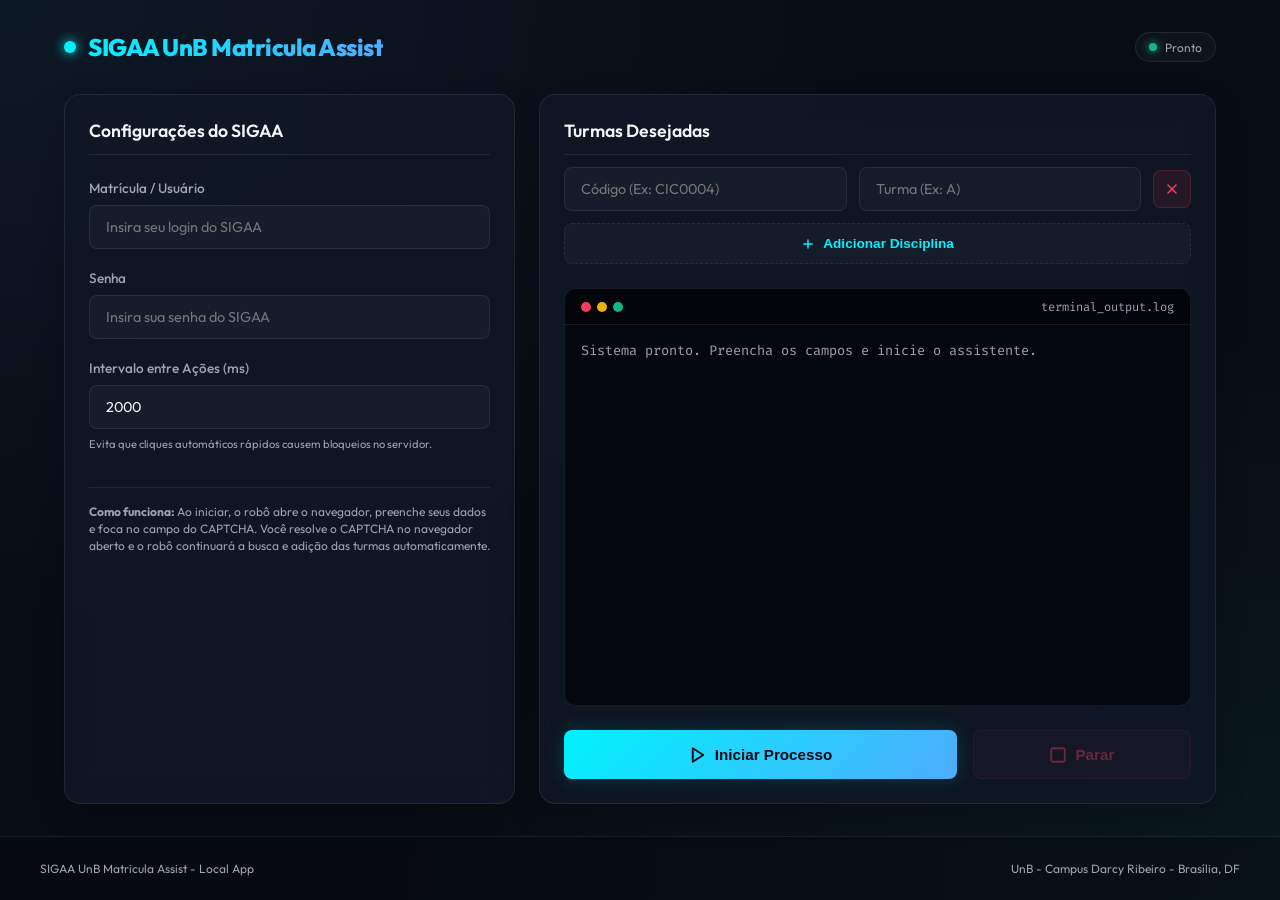
==== templates/index.html @ 28560815 "Initial commit - SIGAA UnB Matricula Assist" ====
<!DOCTYPE html>
<html lang="pt-BR">
<head>
    <meta charset="UTF-8">
    <meta name="viewport" content="width=device-width, initial-scale=1.0">
    <title>UnB SIGAA - Assistente de Matrícula</title>
    <link href="https://fonts.googleapis.com/css2?family=Outfit:wght@300;400;600;800&family=Fira+Code:wght@400;500&display=swap" rel="stylesheet">
    <style>
        :root {
            --bg-color: #080c14;
            --card-bg: rgba(16, 24, 40, 0.75);
            --border-color: rgba(255, 255, 255, 0.08);
            --primary: #00f2fe;
            --primary-rgb: 0, 242, 254;
            --secondary: #4facfe;
            --accent: #10b981;
            --danger: #f43f5e;
            --text-main: #f3f4f6;
            --text-muted: #9ca3af;
            --font-main: 'Outfit', sans-serif;
            --font-mono: 'Fira Code', monospace;
            --glow: 0 0 20px rgba(0, 242, 254, 0.15);
        }

        * {
            box-sizing: border-box;
            margin: 0;
            padding: 0;
            transition: all 0.2s cubic-bezier(0.4, 0, 0.2, 1);
        }

        body {
            background-color: var(--bg-color);
            background-image: 
                radial-gradient(at 0% 0%, rgba(79, 172, 254, 0.08) 0px, transparent 50%),
                radial-gradient(at 100% 100%, rgba(0, 242, 254, 0.05) 0px, transparent 50%);
            color: var(--text-main);
            font-family: var(--font-main);
            min-height: 100vh;
            display: flex;
            flex-direction: column;
            justify-content: space-between;
            overflow-x: hidden;
        }

        header {
            padding: 2rem 1.5rem 1rem 1.5rem;
            max-width: 1200px;
            margin: 0 auto;
            width: 100%;
            display: flex;
            justify-content: space-between;
            align-items: center;
        }

        .logo-area {
            display: flex;
            align-items: center;
            gap: 0.75rem;
        }

        .logo-indicator {
            width: 12px;
            height: 12px;
            border-radius: 50%;
            background-color: var(--primary);
            box-shadow: 0 0 12px var(--primary);
        }

        h1 {
            font-size: 1.5rem;
            font-weight: 800;
            letter-spacing: -0.5px;
            background: linear-gradient(to right, var(--primary), var(--secondary));
            -webkit-background-clip: text;
            -webkit-text-fill-color: transparent;
        }

        .status-badge {
            background: rgba(255, 255, 255, 0.03);
            border: 1px solid var(--border-color);
            padding: 0.4rem 0.8rem;
            border-radius: 9999px;
            font-size: 0.75rem;
            display: flex;
            align-items: center;
            gap: 0.5rem;
            color: var(--text-muted);
        }

        .status-dot {
            width: 8px;
            height: 8px;
            border-radius: 50%;
            background-color: var(--text-muted);
        }

        .status-dot.active {
            background-color: var(--accent);
            box-shadow: 0 0 8px var(--accent);
        }

        .status-dot.running {
            background-color: var(--primary);
            box-shadow: 0 0 8px var(--primary);
            animation: pulse 1.5s infinite;
        }

        @keyframes pulse {
            0% { transform: scale(1); opacity: 1; }
            50% { transform: scale(1.3); opacity: 0.5; }
            100% { transform: scale(1); opacity: 1; }
        }

        main {
            max-width: 1200px;
            margin: 0 auto;
            width: 100%;
            padding: 1rem 1.5rem 2rem 1.5rem;
            display: grid;
            grid-template-columns: 1.2fr 1.8fr;
            gap: 1.5rem;
            flex-grow: 1;
        }

        @media (max-width: 900px) {
            main {
                grid-template-columns: 1fr;
            }
        }

        .card {
            background: var(--card-bg);
            backdrop-filter: blur(16px);
            -webkit-backdrop-filter: blur(16px);
            border: 1px solid var(--border-color);
            border-radius: 16px;
            padding: 1.5rem;
            box-shadow: 0 10px 30px rgba(0, 0, 0, 0.2);
            display: flex;
            flex-direction: column;
            gap: 1.25rem;
        }

        .card-title {
            font-size: 1.1rem;
            font-weight: 600;
            color: var(--text-main);
            display: flex;
            align-items: center;
            justify-content: space-between;
            border-bottom: 1px solid var(--border-color);
            padding-bottom: 0.75rem;
            margin-bottom: 0.25rem;
        }

        .form-group {
            display: flex;
            flex-direction: column;
            gap: 0.5rem;
        }

        label {
            font-size: 0.85rem;
            color: var(--text-muted);
            font-weight: 500;
        }

        input[type="text"], input[type="password"], input[type="number"] {
            width: 100%;
            background: rgba(255, 255, 255, 0.03);
            border: 1px solid var(--border-color);
            padding: 0.75rem 1rem;
            border-radius: 8px;
            color: var(--text-main);
            font-family: var(--font-main);
            font-size: 0.9rem;
            outline: none;
        }

        input:focus {
            border-color: var(--primary);
            background: rgba(255, 255, 255, 0.05);
            box-shadow: 0 0 15px rgba(0, 242, 254, 0.1);
        }

        .discipline-row {
            display: grid;
            grid-template-columns: 1fr 1fr auto;
            gap: 0.75rem;
            align-items: center;
            animation: slideIn 0.25s ease-out;
        }

        @keyframes slideIn {
            from { opacity: 0; transform: translateY(10px); }
            to { opacity: 1; transform: translateY(0); }
        }

        .btn-icon {
            background: rgba(244, 63, 94, 0.1);
            border: 1px solid rgba(244, 63, 94, 0.2);
            color: var(--danger);
            width: 38px;
            height: 38px;
            border-radius: 8px;
            cursor: pointer;
            display: flex;
            align-items: center;
            justify-content: center;
        }

        .btn-icon:hover {
            background: var(--danger);
            color: white;
            box-shadow: 0 0 10px rgba(244, 63, 94, 0.3);
        }

        .btn-add {
            background: rgba(255, 255, 255, 0.03);
            border: 1px dashed var(--border-color);
            color: var(--primary);
            padding: 0.75rem;
            border-radius: 8px;
            cursor: pointer;
            font-weight: 600;
            font-size: 0.85rem;
            display: flex;
            align-items: center;
            justify-content: center;
            gap: 0.5rem;
        }

        .btn-add:hover {
            border-color: var(--primary);
            background: rgba(0, 242, 254, 0.03);
        }

        .actions {
            display: grid;
            grid-template-columns: 1.8fr 1fr;
            gap: 1rem;
            margin-top: auto;
        }

        .btn {
            padding: 0.9rem 1.5rem;
            border-radius: 8px;
            cursor: pointer;
            font-weight: 600;
            font-size: 0.95rem;
            display: flex;
            align-items: center;
            justify-content: center;
            gap: 0.5rem;
            border: none;
            outline: none;
        }

        .btn-primary {
            background: linear-gradient(135deg, var(--primary), var(--secondary));
            color: #040814;
            box-shadow: var(--glow);
        }

        .btn-primary:hover:not(:disabled) {
            transform: translateY(-2px);
            box-shadow: 0 0 25px rgba(0, 242, 254, 0.3);
        }

        .btn-danger {
            background: rgba(244, 63, 94, 0.1);
            border: 1px solid rgba(244, 63, 94, 0.2);
            color: var(--danger);
        }

        .btn-danger:hover:not(:disabled) {
            background: var(--danger);
            color: white;
            box-shadow: 0 0 20px rgba(244, 63, 94, 0.3);
        }

        .btn:disabled {
            opacity: 0.4;
            cursor: not-allowed;
            transform: none;
            box-shadow: none;
        }

        .console-container {
            flex-grow: 1;
            display: flex;
            flex-direction: column;
            background: rgba(5, 8, 16, 0.95);
            border: 1px solid var(--border-color);
            border-radius: 12px;
            overflow: hidden;
            height: 350px;
        }

        .console-header {
            background: rgba(0, 0, 0, 0.3);
            padding: 0.6rem 1rem;
            border-bottom: 1px solid var(--border-color);
            display: flex;
            justify-content: space-between;
            align-items: center;
            font-family: var(--font-mono);
            font-size: 0.75rem;
            color: var(--text-muted);
        }

        .console-dots {
            display: flex;
            gap: 6px;
        }

        .console-dot {
            width: 10px;
            height: 10px;
            border-radius: 50%;
            background: rgba(255,255,255,0.1);
        }

        .console-dot:nth-child(1) { background: #f43f5e; }
        .console-dot:nth-child(2) { background: #eab308; }
        .console-dot:nth-child(3) { background: #10b981; }

        .console-body {
            padding: 1rem;
            overflow-y: auto;
            flex-grow: 1;
            font-family: var(--font-mono);
            font-size: 0.85rem;
            line-height: 1.5;
            display: flex;
            flex-direction: column;
            gap: 0.4rem;
        }

        .console-line {
            animation: fadeIn 0.15s ease-out;
            word-break: break-all;
        }

        @keyframes fadeIn {
            from { opacity: 0; transform: translateX(-5px); }
            to { opacity: 1; transform: translateX(0); }
        }

        .console-line.info { color: var(--text-muted); }
        .console-line.success { color: var(--accent); }
        .console-line.error { color: var(--danger); }
        .console-line.warning { color: #f59e0b; }
        .console-line.action { color: var(--primary); font-weight: 600; }

        footer {
            padding: 1.5rem;
            text-align: center;
            font-size: 0.75rem;
            color: var(--text-muted);
            border-top: 1px solid var(--border-color);
            background: rgba(5, 8, 16, 0.4);
        }

        .footer-content {
            max-width: 1200px;
            margin: 0 auto;
            display: flex;
            justify-content: space-between;
            align-items: center;
            width: 100%;
        }

        @media (max-width: 600px) {
            .footer-content {
                flex-direction: column;
                gap: 0.5rem;
            }
        }
    </style>
</head>
<body>
    <header>
        <div class="logo-area">
            <div class="logo-indicator"></div>
            <h1>SIGAA UnB Matricula Assist</h1>
        </div>
        <div class="status-badge">
            <div class="status-dot" id="global-status-dot"></div>
            <span id="global-status-text">Desconectado</span>
        </div>
    </header>

    <main>
        <!-- Lado Esquerdo: Form de Configurações -->
        <div class="card">
            <div class="card-title">
                Configurações do SIGAA
            </div>
            
            <div class="form-group">
                <label for="username">Matrícula / Usuário</label>
                <input type="text" id="username" placeholder="Insira seu login do SIGAA" required autocomplete="off">
            </div>

            <div class="form-group">
                <label for="password">Senha</label>
                <input type="password" id="password" placeholder="Insira sua senha do SIGAA" required>
            </div>

            <div class="form-group">
                <label for="step-delay">Intervalo entre Ações (ms)</label>
                <input type="number" id="step-delay" value="2000" min="500" max="10000" placeholder="Ex: 2000">
                <span style="font-size: 0.7rem; color: var(--text-muted);">
                    Evita que cliques automáticos rápidos causem bloqueios no servidor.
                </span>
            </div>

            <div style="margin-top: 1rem; border-top: 1px solid var(--border-color); padding-top: 1rem;">
                <p style="font-size: 0.75rem; color: var(--text-muted); line-height: 1.4;">
                    <strong>Como funciona:</strong> Ao iniciar, o robô abre o navegador, preenche seus dados e foca no campo do CAPTCHA. Você resolve o CAPTCHA no navegador aberto e o robô continuará a busca e adição das turmas automaticamente.
                </p>
            </div>
        </div>

        <!-- Lado Direito: Disciplinas e Terminal -->
        <div class="card" style="display: flex; flex-direction: column; gap: 1.5rem;">
            <div style="display: flex; flex-direction: column; gap: 0.75rem;">
                <div class="card-title" style="margin-bottom: 0;">
                    Turmas Desejadas
                </div>
                
                <div id="disciplines-container" style="display: flex; flex-direction: column; gap: 0.75rem;">
                    <!-- Primeira linha padrão -->
                    <div class="discipline-row">
                        <input type="text" class="input-code" placeholder="Código (Ex: CIC0004)" required autocomplete="off">
                        <input type="text" class="input-turma" placeholder="Turma (Ex: A)" required autocomplete="off">
                        <button type="button" class="btn-icon" onclick="removeRow(this)">
                            <svg width="16" height="16" viewBox="0 0 24 24" fill="none" stroke="currentColor" stroke-width="2" stroke-linecap="round" stroke-linejoin="round"><line x1="18" y1="6" x2="6" y2="18"></line><line x1="6" y1="6" x2="18" y2="18"></line></svg>
                        </button>
                    </div>
                </div>

                <button type="button" class="btn-add" id="btn-add-row">
                    <svg width="14" height="14" viewBox="0 0 24 24" fill="none" stroke="currentColor" stroke-width="2.5" stroke-linecap="round" stroke-linejoin="round"><line x1="12" y1="5" x2="12" y2="19"></line><line x1="5" y1="12" x2="19" y2="12"></line></svg>
                    Adicionar Disciplina
                </button>
            </div>

            <div class="console-container">
                <div class="console-header">
                    <div class="console-dots">
                        <div class="console-dot"></div>
                        <div class="console-dot"></div>
                        <div class="console-dot"></div>
                    </div>
                    <span>terminal_output.log</span>
                </div>
                <div class="console-body" id="console-log">
                    <div class="console-line info">Sistema pronto. Preencha os campos e inicie o assistente.</div>
                </div>
            </div>

            <div class="actions">
                <button type="button" class="btn btn-primary" id="btn-start">
                    <svg width="18" height="18" viewBox="0 0 24 24" fill="none" stroke="currentColor" stroke-width="2.5" stroke-linecap="round" stroke-linejoin="round"><polygon points="5 3 19 12 5 21 5 3"></polygon></svg>
                    Iniciar Processo
                </button>
                <button type="button" class="btn btn-danger" id="btn-stop" disabled>
                    <svg width="18" height="18" viewBox="0 0 24 24" fill="none" stroke="currentColor" stroke-width="2.5" stroke-linecap="round" stroke-linejoin="round"><rect x="3" y="3" width="18" height="18" rx="2" ry="2"></rect></svg>
                    Parar
                </button>
            </div>
        </div>
    </main>

    <footer>
        <div class="footer-content">
            <span>SIGAA UnB Matricula Assist - Local App</span>
            <span>UnB - Campus Darcy Ribeiro - Brasília, DF</span>
        </div>
    </footer>

    <script>
        const btnAddRow = document.getElementById('btn-add-row');
        const container = document.getElementById('disciplines-container');
        const btnStart = document.getElementById('btn-start');
        const btnStop = document.getElementById('btn-stop');
        const consoleLog = document.getElementById('console-log');
        const statusDot = document.getElementById('global-status-dot');
        const statusText = document.getElementById('global-status-text');
        
        let eventSource = null;

        // Adiciona nova linha de disciplina
        btnAddRow.addEventListener('click', () => {
            const row = document.createElement('div');
            row.className = 'discipline-row';
            row.innerHTML = `
                <input type="text" class="input-code" placeholder="Código (Ex: CIC0004)" required autocomplete="off">
                <input type="text" class="input-turma" placeholder="Turma (Ex: A)" required autocomplete="off">
                <button type="button" class="btn-icon" onclick="removeRow(this)">
                    <svg width="16" height="16" viewBox="0 0 24 24" fill="none" stroke="currentColor" stroke-width="2" stroke-linecap="round" stroke-linejoin="round"><line x1="18" y1="6" x2="6" y2="18"></line><line x1="6" y1="6" x2="18" y2="18"></line></svg>
                </button>
            `;
            container.appendChild(row);
        });

        // Remove linha
        window.removeRow = function(btn) {
            const rows = container.getElementsByClassName('discipline-row');
            if (rows.length > 1) {
                btn.closest('.discipline-row').remove();
            } else {
                appendLog('error', 'Você deve manter pelo menos uma disciplina.');
            }
        };

        // Adiciona log no console
        function appendLog(type, message) {
            const line = document.createElement('div');
            line.className = `console-line ${type}`;
            const time = new Date().toLocaleTimeString();
            line.innerText = `[${time}] ${message}`;
            consoleLog.appendChild(line);
            consoleLog.scrollTop = consoleLog.scrollHeight;
        }

        // Limpa console
        function clearLog() {
            consoleLog.innerHTML = '';
        }

        // Define status visual
        function setStatus(state) {
            statusDot.className = 'status-dot';
            if (state === 'idle') {
                statusDot.classList.add('active');
                statusText.innerText = 'Pronto';
            } else if (state === 'running') {
                statusDot.classList.add('running');
                statusText.innerText = 'Executando';
            } else {
                statusText.innerText = 'Desconectado';
            }
        }

        // Conecta à stream de logs do servidor
        function connectLogs() {
            if (eventSource) {
                eventSource.close();
            }
            
            eventSource = new EventSource('/api/logs');
            
            eventSource.onmessage = function(event) {
                try {
                    const data = JSON.parse(event.data);
                    appendLog(data.type, data.message);
                    
                    if (data.status === 'finished' || data.status === 'stopped' || data.status === 'error') {
                        disconnectLogs();
                        btnStart.disabled = false;
                        btnStop.disabled = true;
                        setStatus('idle');
                    }
                } catch(e) {
                    appendLog('error', 'Falha ao processar mensagem do servidor: ' + event.data);
                }
            };

            eventSource.onerror = function() {
                appendLog('error', 'Conexão com a stream de logs perdida.');
                disconnectLogs();
                btnStart.disabled = false;
                btnStop.disabled = true;
                setStatus('idle');
            };
        }

        function disconnectLogs() {
            if (eventSource) {
                eventSource.close();
                eventSource = null;
            }
        }

        // Inicia o processo
        btnStart.addEventListener('click', async () => {
            const username = document.getElementById('username').value.trim();
            const password = document.getElementById('password').value;
            const delay = parseInt(document.getElementById('step-delay').value) || 2000;
            
            if (!username || !password) {
                appendLog('error', 'Por favor, insira o usuário e a senha.');
                return;
            }

            // Coleta disciplinas
            const disciplines = [];
            const rows = container.getElementsByClassName('discipline-row');
            for (let row of rows) {
                const code = row.querySelector('.input-code').value.trim().toUpperCase();
                const turma = row.querySelector('.input-turma').value.trim().toUpperCase();
                if (code && turma) {
                    disciplines.push({ code, turma });
                }
            }

            if (disciplines.length === 0) {
                appendLog('error', 'Por favor, insira pelo menos uma disciplina válida.');
                return;
            }

            btnStart.disabled = true;
            btnStop.disabled = false;
            setStatus('running');
            clearLog();
            appendLog('info', 'Iniciando conexão com o assistente...');

            // Conecta primeiro à stream de logs
            connectLogs();

            // Envia requisição de início
            try {
                const response = await fetch('/api/start', {
                    method: 'POST',
                    headers: { 'Content-Type': 'application/json' },
                    body: JSON.stringify({ username, password, delay, disciplines })
                });
                const data = await response.json();
                if (response.status !== 200) {
                    appendLog('error', 'Erro ao iniciar robô: ' + data.error);
                    disconnectLogs();
                    btnStart.disabled = false;
                    btnStop.disabled = true;
                    setStatus('idle');
                }
            } catch(err) {
                appendLog('error', 'Erro de rede: ' + err.message);
                disconnectLogs();
                btnStart.disabled = false;
                btnStop.disabled = true;
                setStatus('idle');
            }
        });

        // Para o processo
        btnStop.addEventListener('click', async () => {
            appendLog('info', 'Solicitando parada do processo...');
            try {
                const response = await fetch('/api/stop', { method: 'POST' });
                const data = await response.json();
                if (response.status === 200) {
                    appendLog('warning', 'Processo de parada solicitado com sucesso.');
                } else {
                    appendLog('error', 'Erro ao parar: ' + data.error);
                }
            } catch(err) {
                appendLog('error', 'Erro de rede ao parar: ' + err.message);
            }
        });

        // Set status inicial
        setStatus('idle');
    </script>
</body>
</html>
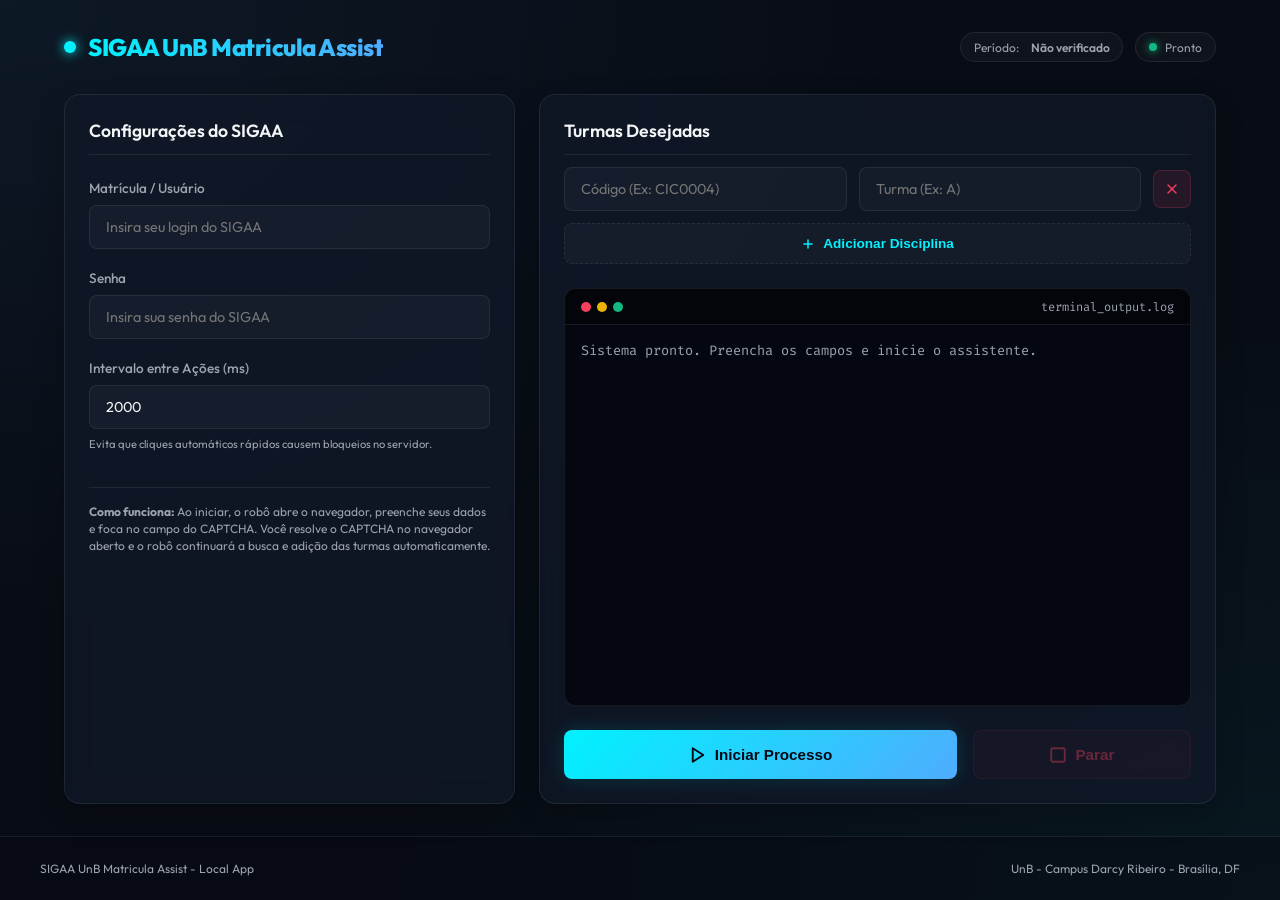
==== commit 11f2345f: "Add enrollment period status badge to frontend and detection to backend" ====
--- a/templates/index.html
+++ b/templates/index.html
@@ -5,380 +5,7 @@
     <meta name="viewport" content="width=device-width, initial-scale=1.0">
     <title>UnB SIGAA - Assistente de Matrícula</title>
     <link href="https://fonts.googleapis.com/css2?family=Outfit:wght@300;400;600;800&family=Fira+Code:wght@400;500&display=swap" rel="stylesheet">
-    <style>
-        :root {
-            --bg-color: #080c14;
-            --card-bg: rgba(16, 24, 40, 0.75);
-            --border-color: rgba(255, 255, 255, 0.08);
-            --primary: #00f2fe;
-            --primary-rgb: 0, 242, 254;
-            --secondary: #4facfe;
-            --accent: #10b981;
-            --danger: #f43f5e;
-            --text-main: #f3f4f6;
-            --text-muted: #9ca3af;
-            --font-main: 'Outfit', sans-serif;
-            --font-mono: 'Fira Code', monospace;
-            --glow: 0 0 20px rgba(0, 242, 254, 0.15);
-        }
-
-        * {
-            box-sizing: border-box;
-            margin: 0;
-            padding: 0;
-            transition: all 0.2s cubic-bezier(0.4, 0, 0.2, 1);
-        }
-
-        body {
-            background-color: var(--bg-color);
-            background-image: 
-                radial-gradient(at 0% 0%, rgba(79, 172, 254, 0.08) 0px, transparent 50%),
-                radial-gradient(at 100% 100%, rgba(0, 242, 254, 0.05) 0px, transparent 50%);
-            color: var(--text-main);
-            font-family: var(--font-main);
-            min-height: 100vh;
-            display: flex;
-            flex-direction: column;
-            justify-content: space-between;
-            overflow-x: hidden;
-        }
-
-        header {
-            padding: 2rem 1.5rem 1rem 1.5rem;
-            max-width: 1200px;
-            margin: 0 auto;
-            width: 100%;
-            display: flex;
-            justify-content: space-between;
-            align-items: center;
-        }
-
-        .logo-area {
-            display: flex;
-            align-items: center;
-            gap: 0.75rem;
-        }
-
-        .logo-indicator {
-            width: 12px;
-            height: 12px;
-            border-radius: 50%;
-            background-color: var(--primary);
-            box-shadow: 0 0 12px var(--primary);
-        }
-
-        h1 {
-            font-size: 1.5rem;
-            font-weight: 800;
-            letter-spacing: -0.5px;
-            background: linear-gradient(to right, var(--primary), var(--secondary));
-            -webkit-background-clip: text;
-            -webkit-text-fill-color: transparent;
-        }
-
-        .status-badge {
-            background: rgba(255, 255, 255, 0.03);
-            border: 1px solid var(--border-color);
-            padding: 0.4rem 0.8rem;
-            border-radius: 9999px;
-            font-size: 0.75rem;
-            display: flex;
-            align-items: center;
-            gap: 0.5rem;
-            color: var(--text-muted);
-        }
-
-        .status-dot {
-            width: 8px;
-            height: 8px;
-            border-radius: 50%;
-            background-color: var(--text-muted);
-        }
-
-        .status-dot.active {
-            background-color: var(--accent);
-            box-shadow: 0 0 8px var(--accent);
-        }
-
-        .status-dot.running {
-            background-color: var(--primary);
-            box-shadow: 0 0 8px var(--primary);
-            animation: pulse 1.5s infinite;
-        }
-
-        @keyframes pulse {
-            0% { transform: scale(1); opacity: 1; }
-            50% { transform: scale(1.3); opacity: 0.5; }
-            100% { transform: scale(1); opacity: 1; }
-        }
-
-        main {
-            max-width: 1200px;
-            margin: 0 auto;
-            width: 100%;
-            padding: 1rem 1.5rem 2rem 1.5rem;
-            display: grid;
-            grid-template-columns: 1.2fr 1.8fr;
-            gap: 1.5rem;
-            flex-grow: 1;
-        }
-
-        @media (max-width: 900px) {
-            main {
-                grid-template-columns: 1fr;
-            }
-        }
-
-        .card {
-            background: var(--card-bg);
-            backdrop-filter: blur(16px);
-            -webkit-backdrop-filter: blur(16px);
-            border: 1px solid var(--border-color);
-            border-radius: 16px;
-            padding: 1.5rem;
-            box-shadow: 0 10px 30px rgba(0, 0, 0, 0.2);
-            display: flex;
-            flex-direction: column;
-            gap: 1.25rem;
-        }
-
-        .card-title {
-            font-size: 1.1rem;
-            font-weight: 600;
-            color: var(--text-main);
-            display: flex;
-            align-items: center;
-            justify-content: space-between;
-            border-bottom: 1px solid var(--border-color);
-            padding-bottom: 0.75rem;
-            margin-bottom: 0.25rem;
-        }
-
-        .form-group {
-            display: flex;
-            flex-direction: column;
-            gap: 0.5rem;
-        }
-
-        label {
-            font-size: 0.85rem;
-            color: var(--text-muted);
-            font-weight: 500;
-        }
-
-        input[type="text"], input[type="password"], input[type="number"] {
-            width: 100%;
-            background: rgba(255, 255, 255, 0.03);
-            border: 1px solid var(--border-color);
-            padding: 0.75rem 1rem;
-            border-radius: 8px;
-            color: var(--text-main);
-            font-family: var(--font-main);
-            font-size: 0.9rem;
-            outline: none;
-        }
-
-        input:focus {
-            border-color: var(--primary);
-            background: rgba(255, 255, 255, 0.05);
-            box-shadow: 0 0 15px rgba(0, 242, 254, 0.1);
-        }
-
-        .discipline-row {
-            display: grid;
-            grid-template-columns: 1fr 1fr auto;
-            gap: 0.75rem;
-            align-items: center;
-            animation: slideIn 0.25s ease-out;
-        }
-
-        @keyframes slideIn {
-            from { opacity: 0; transform: translateY(10px); }
-            to { opacity: 1; transform: translateY(0); }
-        }
-
-        .btn-icon {
-            background: rgba(244, 63, 94, 0.1);
-            border: 1px solid rgba(244, 63, 94, 0.2);
-            color: var(--danger);
-            width: 38px;
-            height: 38px;
-            border-radius: 8px;
-            cursor: pointer;
-            display: flex;
-            align-items: center;
-            justify-content: center;
-        }
-
-        .btn-icon:hover {
-            background: var(--danger);
-            color: white;
-            box-shadow: 0 0 10px rgba(244, 63, 94, 0.3);
-        }
-
-        .btn-add {
-            background: rgba(255, 255, 255, 0.03);
-            border: 1px dashed var(--border-color);
-            color: var(--primary);
-            padding: 0.75rem;
-            border-radius: 8px;
-            cursor: pointer;
-            font-weight: 600;
-            font-size: 0.85rem;
-            display: flex;
-            align-items: center;
-            justify-content: center;
-            gap: 0.5rem;
-        }
-
-        .btn-add:hover {
-            border-color: var(--primary);
-            background: rgba(0, 242, 254, 0.03);
-        }
-
-        .actions {
-            display: grid;
-            grid-template-columns: 1.8fr 1fr;
-            gap: 1rem;
-            margin-top: auto;
-        }
-
-        .btn {
-            padding: 0.9rem 1.5rem;
-            border-radius: 8px;
-            cursor: pointer;
-            font-weight: 600;
-            font-size: 0.95rem;
-            display: flex;
-            align-items: center;
-            justify-content: center;
-            gap: 0.5rem;
-            border: none;
-            outline: none;
-        }
-
-        .btn-primary {
-            background: linear-gradient(135deg, var(--primary), var(--secondary));
-            color: #040814;
-            box-shadow: var(--glow);
-        }
-
-        .btn-primary:hover:not(:disabled) {
-            transform: translateY(-2px);
-            box-shadow: 0 0 25px rgba(0, 242, 254, 0.3);
-        }
-
-        .btn-danger {
-            background: rgba(244, 63, 94, 0.1);
-            border: 1px solid rgba(244, 63, 94, 0.2);
-            color: var(--danger);
-        }
-
-        .btn-danger:hover:not(:disabled) {
-            background: var(--danger);
-            color: white;
-            box-shadow: 0 0 20px rgba(244, 63, 94, 0.3);
-        }
-
-        .btn:disabled {
-            opacity: 0.4;
-            cursor: not-allowed;
-            transform: none;
-            box-shadow: none;
-        }
-
-        .console-container {
-            flex-grow: 1;
-            display: flex;
-            flex-direction: column;
-            background: rgba(5, 8, 16, 0.95);
-            border: 1px solid var(--border-color);
-            border-radius: 12px;
-            overflow: hidden;
-            height: 350px;
-        }
-
-        .console-header {
-            background: rgba(0, 0, 0, 0.3);
-            padding: 0.6rem 1rem;
-            border-bottom: 1px solid var(--border-color);
-            display: flex;
-            justify-content: space-between;
-            align-items: center;
-            font-family: var(--font-mono);
-            font-size: 0.75rem;
-            color: var(--text-muted);
-        }
-
-        .console-dots {
-            display: flex;
-            gap: 6px;
-        }
-
-        .console-dot {
-            width: 10px;
-            height: 10px;
-            border-radius: 50%;
-            background: rgba(255,255,255,0.1);
-        }
-
-        .console-dot:nth-child(1) { background: #f43f5e; }
-        .console-dot:nth-child(2) { background: #eab308; }
-        .console-dot:nth-child(3) { background: #10b981; }
-
-        .console-body {
-            padding: 1rem;
-            overflow-y: auto;
-            flex-grow: 1;
-            font-family: var(--font-mono);
-            font-size: 0.85rem;
-            line-height: 1.5;
-            display: flex;
-            flex-direction: column;
-            gap: 0.4rem;
-        }
-
-        .console-line {
-            animation: fadeIn 0.15s ease-out;
-            word-break: break-all;
-        }
-
-        @keyframes fadeIn {
-            from { opacity: 0; transform: translateX(-5px); }
-            to { opacity: 1; transform: translateX(0); }
-        }
-
-        .console-line.info { color: var(--text-muted); }
-        .console-line.success { color: var(--accent); }
-        .console-line.error { color: var(--danger); }
-        .console-line.warning { color: #f59e0b; }
-        .console-line.action { color: var(--primary); font-weight: 600; }
-
-        footer {
-            padding: 1.5rem;
-            text-align: center;
-            font-size: 0.75rem;
-            color: var(--text-muted);
-            border-top: 1px solid var(--border-color);
-            background: rgba(5, 8, 16, 0.4);
-        }
-
-        .footer-content {
-            max-width: 1200px;
-            margin: 0 auto;
-            display: flex;
-            justify-content: space-between;
-            align-items: center;
-            width: 100%;
-        }
-
-        @media (max-width: 600px) {
-            .footer-content {
-                flex-direction: column;
-                gap: 0.5rem;
-            }
-        }
-    </style>
+    <link rel="stylesheet" href="/static/css/style.css">
 </head>
 <body>
     <header>
@@ -386,9 +13,15 @@
             <div class="logo-indicator"></div>
             <h1>SIGAA UnB Matricula Assist</h1>
         </div>
-        <div class="status-badge">
-            <div class="status-dot" id="global-status-dot"></div>
-            <span id="global-status-text">Desconectado</span>
+        <div style="display: flex; gap: 0.75rem; align-items: center; flex-wrap: wrap;">
+            <div class="status-badge">
+                <span style="color: var(--text-muted); margin-right: 4px;">Período:</span>
+                <span id="enrollment-status" style="color: #9ca3af; font-weight: 600;">Não verificado</span>
+            </div>
+            <div class="status-badge">
+                <div class="status-dot" id="global-status-dot"></div>
+                <span id="global-status-text">Desconectado</span>
+            </div>
         </div>
     </header>
 
@@ -482,188 +115,6 @@
         </div>
     </footer>
 
-    <script>
-        const btnAddRow = document.getElementById('btn-add-row');
-        const container = document.getElementById('disciplines-container');
-        const btnStart = document.getElementById('btn-start');
-        const btnStop = document.getElementById('btn-stop');
-        const consoleLog = document.getElementById('console-log');
-        const statusDot = document.getElementById('global-status-dot');
-        const statusText = document.getElementById('global-status-text');
-        
-        let eventSource = null;
-
-        // Adiciona nova linha de disciplina
-        btnAddRow.addEventListener('click', () => {
-            const row = document.createElement('div');
-            row.className = 'discipline-row';
-            row.innerHTML = `
-                <input type="text" class="input-code" placeholder="Código (Ex: CIC0004)" required autocomplete="off">
-                <input type="text" class="input-turma" placeholder="Turma (Ex: A)" required autocomplete="off">
-                <button type="button" class="btn-icon" onclick="removeRow(this)">
-                    <svg width="16" height="16" viewBox="0 0 24 24" fill="none" stroke="currentColor" stroke-width="2" stroke-linecap="round" stroke-linejoin="round"><line x1="18" y1="6" x2="6" y2="18"></line><line x1="6" y1="6" x2="18" y2="18"></line></svg>
-                </button>
-            `;
-            container.appendChild(row);
-        });
-
-        // Remove linha
-        window.removeRow = function(btn) {
-            const rows = container.getElementsByClassName('discipline-row');
-            if (rows.length > 1) {
-                btn.closest('.discipline-row').remove();
-            } else {
-                appendLog('error', 'Você deve manter pelo menos uma disciplina.');
-            }
-        };
-
-        // Adiciona log no console
-        function appendLog(type, message) {
-            const line = document.createElement('div');
-            line.className = `console-line ${type}`;
-            const time = new Date().toLocaleTimeString();
-            line.innerText = `[${time}] ${message}`;
-            consoleLog.appendChild(line);
-            consoleLog.scrollTop = consoleLog.scrollHeight;
-        }
-
-        // Limpa console
-        function clearLog() {
-            consoleLog.innerHTML = '';
-        }
-
-        // Define status visual
-        function setStatus(state) {
-            statusDot.className = 'status-dot';
-            if (state === 'idle') {
-                statusDot.classList.add('active');
-                statusText.innerText = 'Pronto';
-            } else if (state === 'running') {
-                statusDot.classList.add('running');
-                statusText.innerText = 'Executando';
-            } else {
-                statusText.innerText = 'Desconectado';
-            }
-        }
-
-        // Conecta à stream de logs do servidor
-        function connectLogs() {
-            if (eventSource) {
-                eventSource.close();
-            }
-            
-            eventSource = new EventSource('/api/logs');
-            
-            eventSource.onmessage = function(event) {
-                try {
-                    const data = JSON.parse(event.data);
-                    appendLog(data.type, data.message);
-                    
-                    if (data.status === 'finished' || data.status === 'stopped' || data.status === 'error') {
-                        disconnectLogs();
-                        btnStart.disabled = false;
-                        btnStop.disabled = true;
-                        setStatus('idle');
-                    }
-                } catch(e) {
-                    appendLog('error', 'Falha ao processar mensagem do servidor: ' + event.data);
-                }
-            };
-
-            eventSource.onerror = function() {
-                appendLog('error', 'Conexão com a stream de logs perdida.');
-                disconnectLogs();
-                btnStart.disabled = false;
-                btnStop.disabled = true;
-                setStatus('idle');
-            };
-        }
-
-        function disconnectLogs() {
-            if (eventSource) {
-                eventSource.close();
-                eventSource = null;
-            }
-        }
-
-        // Inicia o processo
-        btnStart.addEventListener('click', async () => {
-            const username = document.getElementById('username').value.trim();
-            const password = document.getElementById('password').value;
-            const delay = parseInt(document.getElementById('step-delay').value) || 2000;
-            
-            if (!username || !password) {
-                appendLog('error', 'Por favor, insira o usuário e a senha.');
-                return;
-            }
-
-            // Coleta disciplinas
-            const disciplines = [];
-            const rows = container.getElementsByClassName('discipline-row');
-            for (let row of rows) {
-                const code = row.querySelector('.input-code').value.trim().toUpperCase();
-                const turma = row.querySelector('.input-turma').value.trim().toUpperCase();
-                if (code && turma) {
-                    disciplines.push({ code, turma });
-                }
-            }
-
-            if (disciplines.length === 0) {
-                appendLog('error', 'Por favor, insira pelo menos uma disciplina válida.');
-                return;
-            }
-
-            btnStart.disabled = true;
-            btnStop.disabled = false;
-            setStatus('running');
-            clearLog();
-            appendLog('info', 'Iniciando conexão com o assistente...');
-
-            // Conecta primeiro à stream de logs
-            connectLogs();
-
-            // Envia requisição de início
-            try {
-                const response = await fetch('/api/start', {
-                    method: 'POST',
-                    headers: { 'Content-Type': 'application/json' },
-                    body: JSON.stringify({ username, password, delay, disciplines })
-                });
-                const data = await response.json();
-                if (response.status !== 200) {
-                    appendLog('error', 'Erro ao iniciar robô: ' + data.error);
-                    disconnectLogs();
-                    btnStart.disabled = false;
-                    btnStop.disabled = true;
-                    setStatus('idle');
-                }
-            } catch(err) {
-                appendLog('error', 'Erro de rede: ' + err.message);
-                disconnectLogs();
-                btnStart.disabled = false;
-                btnStop.disabled = true;
-                setStatus('idle');
-            }
-        });
-
-        // Para o processo
-        btnStop.addEventListener('click', async () => {
-            appendLog('info', 'Solicitando parada do processo...');
-            try {
-                const response = await fetch('/api/stop', { method: 'POST' });
-                const data = await response.json();
-                if (response.status === 200) {
-                    appendLog('warning', 'Processo de parada solicitado com sucesso.');
-                } else {
-                    appendLog('error', 'Erro ao parar: ' + data.error);
-                }
-            } catch(err) {
-                appendLog('error', 'Erro de rede ao parar: ' + err.message);
-            }
-        });
-
-        // Set status inicial
-        setStatus('idle');
-    </script>
+    <script src="/static/js/app.js"></script>
 </body>
 </html>
--- a/static/css/style.css
+++ b/static/css/style.css
@@ -0,0 +1,372 @@
+:root {
+    --bg-color: #080c14;
+    --card-bg: rgba(16, 24, 40, 0.75);
+    --border-color: rgba(255, 255, 255, 0.08);
+    --primary: #00f2fe;
+    --primary-rgb: 0, 242, 254;
+    --secondary: #4facfe;
+    --accent: #10b981;
+    --danger: #f43f5e;
+    --text-main: #f3f4f6;
+    --text-muted: #9ca3af;
+    --font-main: 'Outfit', sans-serif;
+    --font-mono: 'Fira Code', monospace;
+    --glow: 0 0 20px rgba(0, 242, 254, 0.15);
+}
+
+* {
+    box-sizing: border-box;
+    margin: 0;
+    padding: 0;
+    transition: all 0.2s cubic-bezier(0.4, 0, 0.2, 1);
+}
+
+body {
+    background-color: var(--bg-color);
+    background-image: 
+        radial-gradient(at 0% 0%, rgba(79, 172, 254, 0.08) 0px, transparent 50%),
+        radial-gradient(at 100% 100%, rgba(0, 242, 254, 0.05) 0px, transparent 50%);
+    color: var(--text-main);
+    font-family: var(--font-main);
+    min-height: 100vh;
+    display: flex;
+    flex-direction: column;
+    justify-content: space-between;
+    overflow-x: hidden;
+}
+
+header {
+    padding: 2rem 1.5rem 1rem 1.5rem;
+    max-width: 1200px;
+    margin: 0 auto;
+    width: 100%;
+    display: flex;
+    justify-content: space-between;
+    align-items: center;
+}
+
+.logo-area {
+    display: flex;
+    align-items: center;
+    gap: 0.75rem;
+}
+
+.logo-indicator {
+    width: 12px;
+    height: 12px;
+    border-radius: 50%;
+    background-color: var(--primary);
+    box-shadow: 0 0 12px var(--primary);
+}
+
+h1 {
+    font-size: 1.5rem;
+    font-weight: 800;
+    letter-spacing: -0.5px;
+    background: linear-gradient(to right, var(--primary), var(--secondary));
+    -webkit-background-clip: text;
+    -webkit-text-fill-color: transparent;
+}
+
+.status-badge {
+    background: rgba(255, 255, 255, 0.03);
+    border: 1px solid var(--border-color);
+    padding: 0.4rem 0.8rem;
+    border-radius: 9999px;
+    font-size: 0.75rem;
+    display: flex;
+    align-items: center;
+    gap: 0.5rem;
+    color: var(--text-muted);
+}
+
+.status-dot {
+    width: 8px;
+    height: 8px;
+    border-radius: 50%;
+    background-color: var(--text-muted);
+}
+
+.status-dot.active {
+    background-color: var(--accent);
+    box-shadow: 0 0 8px var(--accent);
+}
+
+.status-dot.running {
+    background-color: var(--primary);
+    box-shadow: 0 0 8px var(--primary);
+    animation: pulse 1.5s infinite;
+}
+
+@keyframes pulse {
+    0% { transform: scale(1); opacity: 1; }
+    50% { transform: scale(1.3); opacity: 0.5; }
+    100% { transform: scale(1); opacity: 1; }
+}
+
+main {
+    max-width: 1200px;
+    margin: 0 auto;
+    width: 100%;
+    padding: 1rem 1.5rem 2rem 1.5rem;
+    display: grid;
+    grid-template-columns: 1.2fr 1.8fr;
+    gap: 1.5rem;
+    flex-grow: 1;
+}
+
+@media (max-width: 900px) {
+    main {
+        grid-template-columns: 1fr;
+    }
+}
+
+.card {
+    background: var(--card-bg);
+    backdrop-filter: blur(16px);
+    -webkit-backdrop-filter: blur(16px);
+    border: 1px solid var(--border-color);
+    border-radius: 16px;
+    padding: 1.5rem;
+    box-shadow: 0 10px 30px rgba(0, 0, 0, 0.2);
+    display: flex;
+    flex-direction: column;
+    gap: 1.25rem;
+}
+
+.card-title {
+    font-size: 1.1rem;
+    font-weight: 600;
+    color: var(--text-main);
+    display: flex;
+    align-items: center;
+    justify-content: space-between;
+    border-bottom: 1px solid var(--border-color);
+    padding-bottom: 0.75rem;
+    margin-bottom: 0.25rem;
+}
+
+.form-group {
+    display: flex;
+    flex-direction: column;
+    gap: 0.5rem;
+}
+
+label {
+    font-size: 0.85rem;
+    color: var(--text-muted);
+    font-weight: 500;
+}
+
+input[type="text"], input[type="password"], input[type="number"] {
+    width: 100%;
+    background: rgba(255, 255, 255, 0.03);
+    border: 1px solid var(--border-color);
+    padding: 0.75rem 1rem;
+    border-radius: 8px;
+    color: var(--text-main);
+    font-family: var(--font-main);
+    font-size: 0.9rem;
+    outline: none;
+}
+
+input:focus {
+    border-color: var(--primary);
+    background: rgba(255, 255, 255, 0.05);
+    box-shadow: 0 0 15px rgba(0, 242, 254, 0.1);
+}
+
+.discipline-row {
+    display: grid;
+    grid-template-columns: 1fr 1fr auto;
+    gap: 0.75rem;
+    align-items: center;
+    animation: slideIn 0.25s ease-out;
+}
+
+@keyframes slideIn {
+    from { opacity: 0; transform: translateY(10px); }
+    to { opacity: 1; transform: translateY(0); }
+}
+
+.btn-icon {
+    background: rgba(244, 63, 94, 0.1);
+    border: 1px solid rgba(244, 63, 94, 0.2);
+    color: var(--danger);
+    width: 38px;
+    height: 38px;
+    border-radius: 8px;
+    cursor: pointer;
+    display: flex;
+    align-items: center;
+    justify-content: center;
+}
+
+.btn-icon:hover {
+    background: var(--danger);
+    color: white;
+    box-shadow: 0 0 10px rgba(244, 63, 94, 0.3);
+}
+
+.btn-add {
+    background: rgba(255, 255, 255, 0.03);
+    border: 1px dashed var(--border-color);
+    color: var(--primary);
+    padding: 0.75rem;
+    border-radius: 8px;
+    cursor: pointer;
+    font-weight: 600;
+    font-size: 0.85rem;
+    display: flex;
+    align-items: center;
+    justify-content: center;
+    gap: 0.5rem;
+}
+
+.btn-add:hover {
+    border-color: var(--primary);
+    background: rgba(0, 242, 254, 0.03);
+}
+
+.actions {
+    display: grid;
+    grid-template-columns: 1.8fr 1fr;
+    gap: 1rem;
+    margin-top: auto;
+}
+
+.btn {
+    padding: 0.9rem 1.5rem;
+    border-radius: 8px;
+    cursor: pointer;
+    font-weight: 600;
+    font-size: 0.95rem;
+    display: flex;
+    align-items: center;
+    justify-content: center;
+    gap: 0.5rem;
+    border: none;
+    outline: none;
+}
+
+.btn-primary {
+    background: linear-gradient(135deg, var(--primary), var(--secondary));
+    color: #040814;
+    box-shadow: var(--glow);
+}
+
+.btn-primary:hover:not(:disabled) {
+    transform: translateY(-2px);
+    box-shadow: 0 0 25px rgba(0, 242, 254, 0.3);
+}
+
+.btn-danger {
+    background: rgba(244, 63, 94, 0.1);
+    border: 1px solid rgba(244, 63, 94, 0.2);
+    color: var(--danger);
+}
+
+.btn-danger:hover:not(:disabled) {
+    background: var(--danger);
+    color: white;
+    box-shadow: 0 0 20px rgba(244, 63, 94, 0.3);
+}
+
+.btn:disabled {
+    opacity: 0.4;
+    cursor: not-allowed;
+    transform: none;
+    box-shadow: none;
+}
+
+.console-container {
+    flex-grow: 1;
+    display: flex;
+    flex-direction: column;
+    background: rgba(5, 8, 16, 0.95);
+    border: 1px solid var(--border-color);
+    border-radius: 12px;
+    overflow: hidden;
+    height: 350px;
+}
+
+.console-header {
+    background: rgba(0, 0, 0, 0.3);
+    padding: 0.6rem 1rem;
+    border-bottom: 1px solid var(--border-color);
+    display: flex;
+    justify-content: space-between;
+    align-items: center;
+    font-family: var(--font-mono);
+    font-size: 0.75rem;
+    color: var(--text-muted);
+}
+
+.console-dots {
+    display: flex;
+    gap: 6px;
+}
+
+.console-dot {
+    width: 10px;
+    height: 10px;
+    border-radius: 50%;
+    background: rgba(255,255,255,0.1);
+}
+
+.console-dot:nth-child(1) { background: #f43f5e; }
+.console-dot:nth-child(2) { background: #eab308; }
+.console-dot:nth-child(3) { background: #10b981; }
+
+.console-body {
+    padding: 1rem;
+    overflow-y: auto;
+    flex-grow: 1;
+    font-family: var(--font-mono);
+    font-size: 0.85rem;
+    line-height: 1.5;
+    display: flex;
+    flex-direction: column;
+    gap: 0.4rem;
+}
+
+.console-line {
+    animation: fadeIn 0.15s ease-out;
+    word-break: break-all;
+}
+
+@keyframes fadeIn {
+    from { opacity: 0; transform: translateX(-5px); }
+    to { opacity: 1; transform: translateX(0); }
+}
+
+.console-line.info { color: var(--text-muted); }
+.console-line.success { color: var(--accent); }
+.console-line.error { color: var(--danger); }
+.console-line.warning { color: #f59e0b; }
+.console-line.action { color: var(--primary); font-weight: 600; }
+
+footer {
+    padding: 1.5rem;
+    text-align: center;
+    font-size: 0.75rem;
+    color: var(--text-muted);
+    border-top: 1px solid var(--border-color);
+    background: rgba(5, 8, 16, 0.4);
+}
+
+.footer-content {
+    max-width: 1200px;
+    margin: 0 auto;
+    display: flex;
+    justify-content: space-between;
+    align-items: center;
+    width: 100%;
+}
+
+@media (max-width: 600px) {
+    .footer-content {
+        flex-direction: column;
+        gap: 0.5rem;
+    }
+}
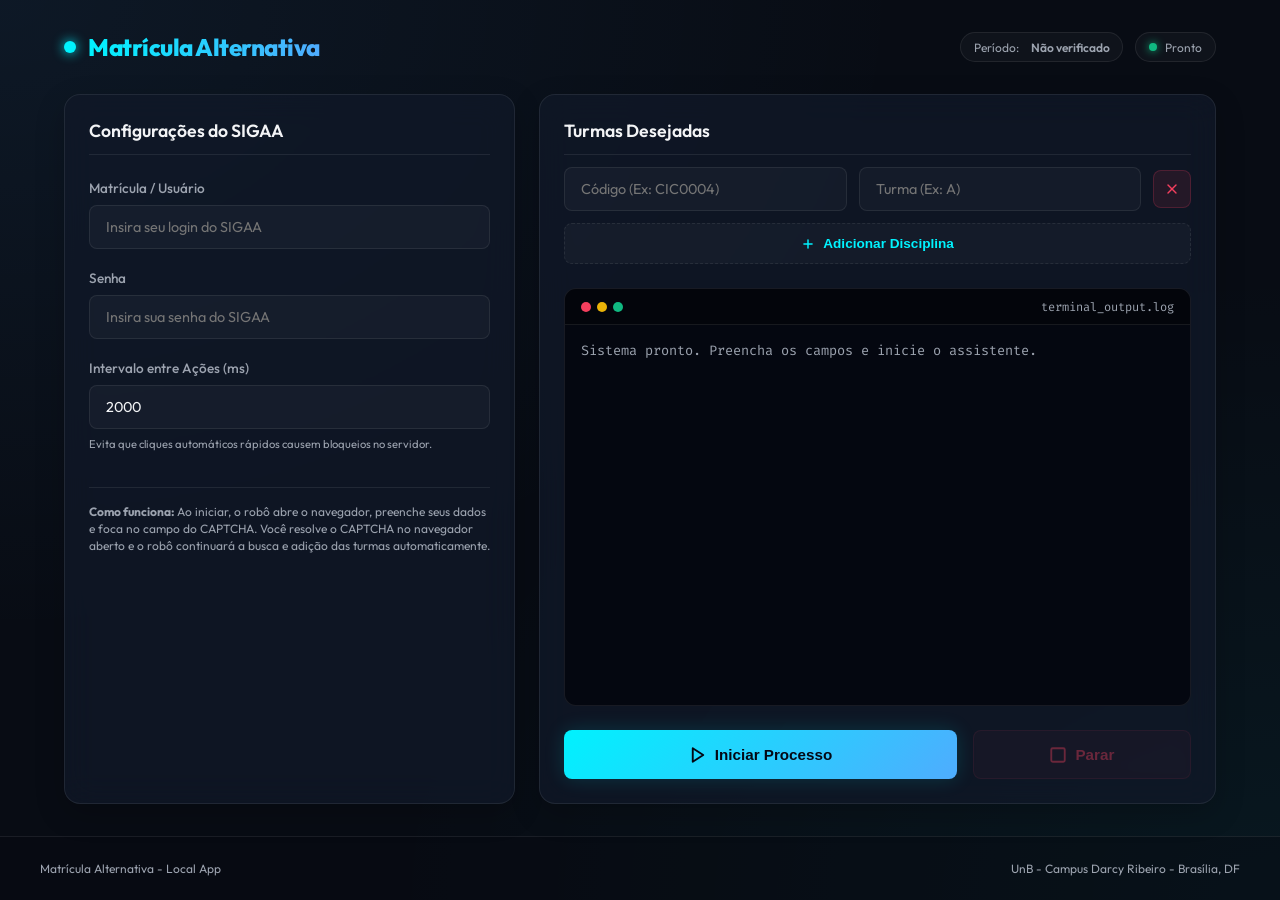
==== commit 8a6decb9: "Rename application frontend titles to Matrícula Alternativa" ====
--- a/templates/index.html
+++ b/templates/index.html
@@ -3,7 +3,7 @@
 <head>
     <meta charset="UTF-8">
     <meta name="viewport" content="width=device-width, initial-scale=1.0">
-    <title>UnB SIGAA - Assistente de Matrícula</title>
+    <title>Matrícula Alternativa</title>
     <link href="https://fonts.googleapis.com/css2?family=Outfit:wght@300;400;600;800&family=Fira+Code:wght@400;500&display=swap" rel="stylesheet">
     <link rel="stylesheet" href="/static/css/style.css">
 </head>
@@ -11,7 +11,7 @@
     <header>
         <div class="logo-area">
             <div class="logo-indicator"></div>
-            <h1>SIGAA UnB Matricula Assist</h1>
+            <h1>Matrícula Alternativa</h1>
         </div>
         <div style="display: flex; gap: 0.75rem; align-items: center; flex-wrap: wrap;">
             <div class="status-badge">
@@ -110,7 +110,7 @@
 
     <footer>
         <div class="footer-content">
-            <span>SIGAA UnB Matricula Assist - Local App</span>
+            <span>Matrícula Alternativa - Local App</span>
             <span>UnB - Campus Darcy Ribeiro - Brasília, DF</span>
         </div>
     </footer>
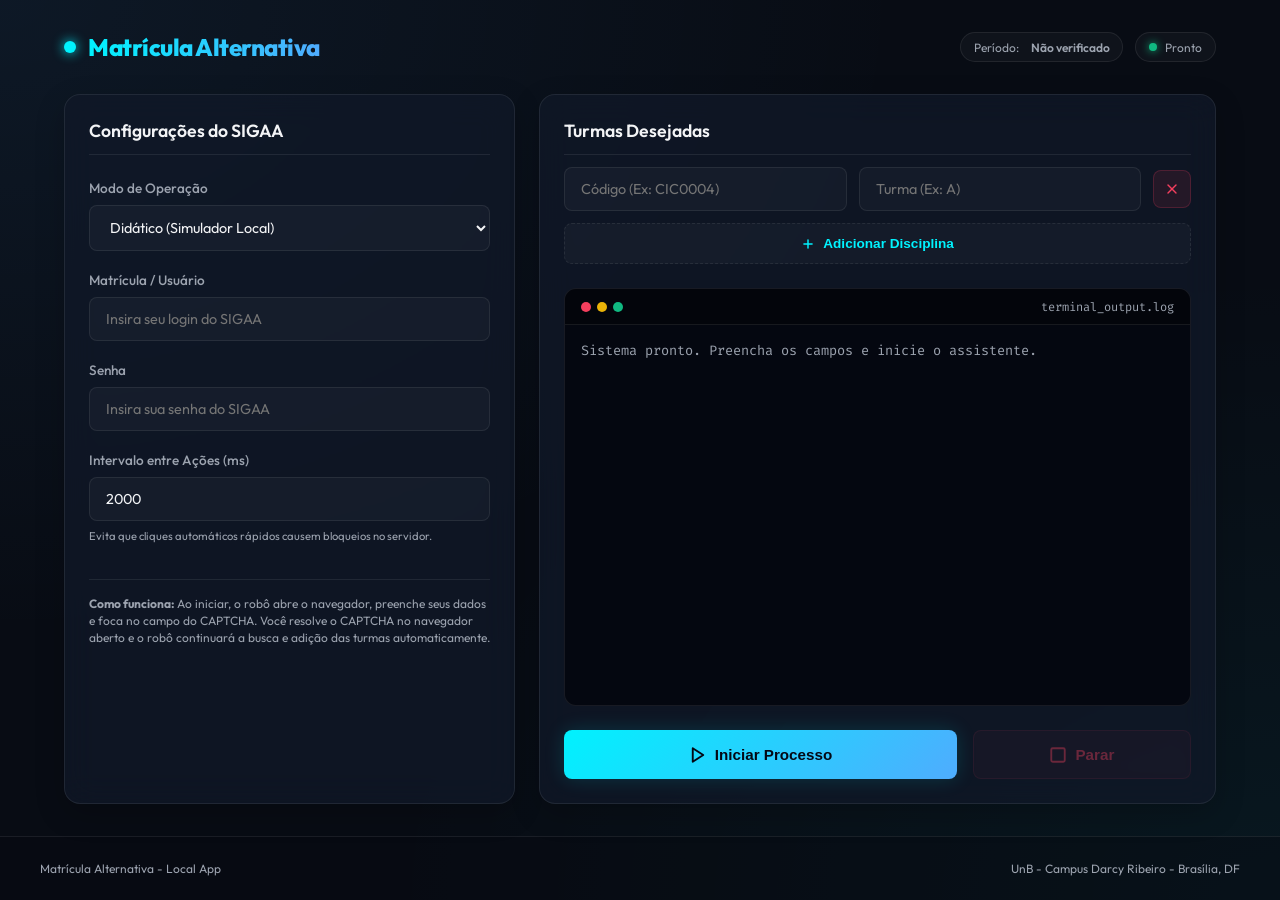
==== commit 41ef63c9: "Add simulated SIGAA portal and mock pages for educational/didactic mode" ====
--- a/templates/index.html
+++ b/templates/index.html
@@ -30,6 +30,14 @@
         <div class="card">
             <div class="card-title">
                 Configurações do SIGAA
+            </div>
+
+            <div class="form-group">
+                <label for="mode">Modo de Operação</label>
+                <select id="mode">
+                    <option value="real">Real (SIGAA UnB)</option>
+                    <option value="didatico" selected>Didático (Simulador Local)</option>
+                </select>
             </div>
             
             <div class="form-group">
--- a/static/css/style.css
+++ b/static/css/style.css
@@ -158,7 +158,7 @@
     font-weight: 500;
 }
 
-input[type="text"], input[type="password"], input[type="number"] {
+input[type="text"], input[type="password"], input[type="number"], select {
     width: 100%;
     background: rgba(255, 255, 255, 0.03);
     border: 1px solid var(--border-color);
@@ -170,7 +170,12 @@
     outline: none;
 }
 
-input:focus {
+select option {
+    background-color: var(--bg-color);
+    color: var(--text-main);
+}
+
+input:focus, select:focus {
     border-color: var(--primary);
     background: rgba(255, 255, 255, 0.05);
     box-shadow: 0 0 15px rgba(0, 242, 254, 0.1);
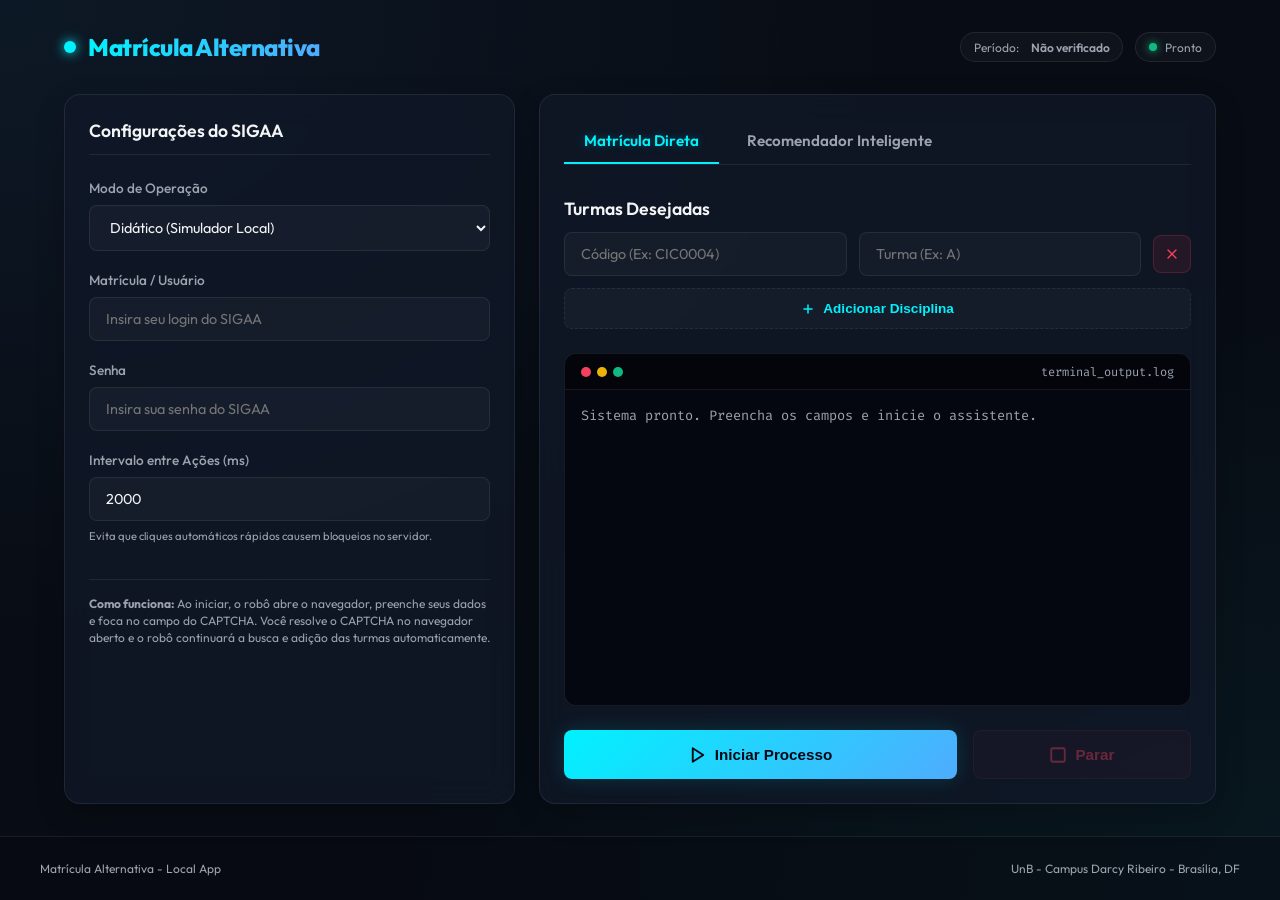
==== commit f51d8ed8: "Implement Intelligent Course Recommender based on academic history and prerequisites" ====
--- a/templates/index.html
+++ b/templates/index.html
@@ -65,28 +65,71 @@
             </div>
         </div>
 
-        <!-- Lado Direito: Disciplinas e Terminal -->
+        <!-- Lado Direito: Disciplinas, Recomendador e Terminal -->
         <div class="card" style="display: flex; flex-direction: column; gap: 1.5rem;">
-            <div style="display: flex; flex-direction: column; gap: 0.75rem;">
-                <div class="card-title" style="margin-bottom: 0;">
-                    Turmas Desejadas
+            <!-- Abas de Navegação -->
+            <div class="tabs">
+                <button type="button" class="tab-btn active" id="tab-direct">Matrícula Direta</button>
+                <button type="button" class="tab-btn" id="tab-recommender">Recomendador Inteligente</button>
+            </div>
+            
+            <!-- Conteúdo Aba 1: Matrícula Direta -->
+            <div id="content-direct" class="tab-content active">
+                <div style="display: flex; flex-direction: column; gap: 0.75rem;">
+                    <div class="card-title" style="margin-bottom: 0; border-bottom: none; padding-bottom: 0;">
+                        Turmas Desejadas
+                    </div>
+                    
+                    <div id="disciplines-container" style="display: flex; flex-direction: column; gap: 0.75rem;">
+                        <!-- Primeira linha padrão -->
+                        <div class="discipline-row">
+                            <input type="text" class="input-code" placeholder="Código (Ex: CIC0004)" required autocomplete="off">
+                            <input type="text" class="input-turma" placeholder="Turma (Ex: A)" required autocomplete="off">
+                            <button type="button" class="btn-icon" onclick="removeRow(this)">
+                                <svg width="16" height="16" viewBox="0 0 24 24" fill="none" stroke="currentColor" stroke-width="2" stroke-linecap="round" stroke-linejoin="round"><line x1="18" y1="6" x2="6" y2="18"></line><line x1="6" y1="6" x2="18" y2="18"></line></svg>
+                            </button>
+                        </div>
+                    </div>
+
+                    <button type="button" class="btn-add" id="btn-add-row">
+                        <svg width="14" height="14" viewBox="0 0 24 24" fill="none" stroke="currentColor" stroke-width="2.5" stroke-linecap="round" stroke-linejoin="round"><line x1="12" y1="5" x2="12" y2="19"></line><line x1="5" y1="12" x2="19" y2="12"></line></svg>
+                        Adicionar Disciplina
+                    </button>
                 </div>
-                
-                <div id="disciplines-container" style="display: flex; flex-direction: column; gap: 0.75rem;">
-                    <!-- Primeira linha padrão -->
-                    <div class="discipline-row">
-                        <input type="text" class="input-code" placeholder="Código (Ex: CIC0004)" required autocomplete="off">
-                        <input type="text" class="input-turma" placeholder="Turma (Ex: A)" required autocomplete="off">
-                        <button type="button" class="btn-icon" onclick="removeRow(this)">
-                            <svg width="16" height="16" viewBox="0 0 24 24" fill="none" stroke="currentColor" stroke-width="2" stroke-linecap="round" stroke-linejoin="round"><line x1="18" y1="6" x2="6" y2="18"></line><line x1="6" y1="6" x2="18" y2="18"></line></svg>
+            </div>
+            
+            <!-- Conteúdo Aba 2: Recomendador Inteligente -->
+            <div id="content-recommender" class="tab-content">
+                <div class="recommender-section">
+                    <!-- Importação / Histórico -->
+                    <div class="checklist-card">
+                        <div class="checklist-title">
+                            <span>Matérias Concluídas (Histórico)</span>
+                            <button type="button" class="btn-add" id="btn-import-history" style="padding: 0.4rem 0.8rem; margin: 0; font-size: 0.75rem; font-weight: bold; border-style: solid;">
+                                <svg width="12" height="12" viewBox="0 0 24 24" fill="none" stroke="currentColor" stroke-width="2.5" stroke-linecap="round" stroke-linejoin="round"><path d="M21 15v4a2 2 0 0 1-2 2H5a2 2 0 0 1-2-2v-4"></path><polyline points="7 10 12 15 17 10"></polyline><line x1="12" y1="15" x2="12" y2="3"></line></svg>
+                                Importar do SIGAA
+                            </button>
+                        </div>
+                        <div class="checklist-grid" id="checklist-subjects-grid">
+                            <!-- Preenchido via JS (Grade de Ciência da Computação) -->
+                        </div>
+                    </div>
+                    
+                    <!-- Lista de Recomendações -->
+                    <div class="recommended-container">
+                        <div class="card-title" style="margin-bottom: 0.25rem; border-bottom: none; padding-bottom: 0;">
+                            Grade Sugerida para o 2º Semestre
+                        </div>
+                        <div class="recommended-grid" id="recommended-subjects-grid">
+                            <div style="font-size: 0.8rem; color: var(--text-muted); text-align: center; padding: 1.5rem 0;">
+                                Preencha o checklist ou importe seu histórico acima para ver as sugestões.
+                            </div>
+                        </div>
+                        <button type="button" class="btn btn-primary" id="btn-add-recommended" style="padding: 0.7rem; font-size: 0.85rem; margin-top: 0.5rem;" disabled>
+                            Adicionar Selecionadas à Matrícula
                         </button>
                     </div>
                 </div>
-
-                <button type="button" class="btn-add" id="btn-add-row">
-                    <svg width="14" height="14" viewBox="0 0 24 24" fill="none" stroke="currentColor" stroke-width="2.5" stroke-linecap="round" stroke-linejoin="round"><line x1="12" y1="5" x2="12" y2="19"></line><line x1="5" y1="12" x2="19" y2="12"></line></svg>
-                    Adicionar Disciplina
-                </button>
             </div>
 
             <div class="console-container">
--- a/static/css/style.css
+++ b/static/css/style.css
@@ -375,3 +375,157 @@
         gap: 0.5rem;
     }
 }
+
+/* --- TABS --- */
+.tabs {
+    display: flex;
+    border-bottom: 1px solid var(--border-color);
+    margin-bottom: 0.5rem;
+    gap: 0.5rem;
+}
+
+.tab-btn {
+    background: none;
+    border: none;
+    border-bottom: 2px solid transparent;
+    padding: 0.75rem 1.25rem;
+    color: var(--text-muted);
+    font-family: var(--font-main);
+    font-weight: 600;
+    cursor: pointer;
+    font-size: 0.95rem;
+}
+
+.tab-btn:hover {
+    color: var(--text-main);
+}
+
+.tab-btn.active {
+    color: var(--primary);
+    border-bottom-color: var(--primary);
+    text-shadow: 0 0 10px rgba(0, 242, 254, 0.3);
+}
+
+.tab-content {
+    display: none;
+}
+
+.tab-content.active {
+    display: flex;
+    flex-direction: column;
+    gap: 1.25rem;
+}
+
+/* --- RECOMENDADOR INTELIGENTE STYLES --- */
+.recommender-section {
+    display: flex;
+    flex-direction: column;
+    gap: 1.25rem;
+}
+
+.checklist-card {
+    background: rgba(255, 255, 255, 0.02);
+    border: 1px solid var(--border-color);
+    border-radius: 12px;
+    padding: 1.25rem;
+    display: flex;
+    flex-direction: column;
+    gap: 0.75rem;
+}
+
+.checklist-title {
+    font-size: 0.9rem;
+    font-weight: 600;
+    color: var(--text-main);
+    display: flex;
+    justify-content: space-between;
+    align-items: center;
+}
+
+.checklist-grid {
+    display: grid;
+    grid-template-columns: repeat(auto-fill, minmax(180px, 1fr));
+    gap: 0.6rem;
+    max-height: 180px;
+    overflow-y: auto;
+    padding: 0.25rem;
+}
+
+.checkbox-label {
+    display: flex;
+    align-items: center;
+    gap: 0.5rem;
+    font-size: 0.8rem;
+    color: var(--text-muted);
+    cursor: pointer;
+    padding: 0.4rem;
+    background: rgba(255, 255, 255, 0.01);
+    border: 1px solid transparent;
+    border-radius: 6px;
+}
+
+.checkbox-label:hover {
+    background: rgba(255, 255, 255, 0.03);
+    border-color: var(--border-color);
+}
+
+.checkbox-label input[type="checkbox"] {
+    accent-color: var(--primary);
+    cursor: pointer;
+}
+
+.recommended-container {
+    display: flex;
+    flex-direction: column;
+    gap: 0.75rem;
+}
+
+.recommended-grid {
+    display: flex;
+    flex-direction: column;
+    gap: 0.6rem;
+    max-height: 250px;
+    overflow-y: auto;
+    padding-right: 0.25rem;
+}
+
+.recommend-item {
+    background: rgba(255, 255, 255, 0.02);
+    border: 1px solid var(--border-color);
+    border-radius: 8px;
+    padding: 0.75rem 1rem;
+    display: flex;
+    justify-content: space-between;
+    align-items: center;
+    gap: 1rem;
+}
+
+.recommend-info {
+    display: flex;
+    flex-direction: column;
+    gap: 0.25rem;
+}
+
+.recommend-code-name {
+    font-size: 0.85rem;
+    font-weight: 600;
+    color: var(--text-main);
+}
+
+.recommend-reason {
+    font-size: 0.7rem;
+    color: var(--accent);
+}
+
+.recommend-select-area {
+    display: flex;
+    align-items: center;
+    gap: 0.5rem;
+}
+
+.recommend-select-area input[type="checkbox"] {
+    width: 18px;
+    height: 18px;
+    accent-color: var(--primary);
+    cursor: pointer;
+}
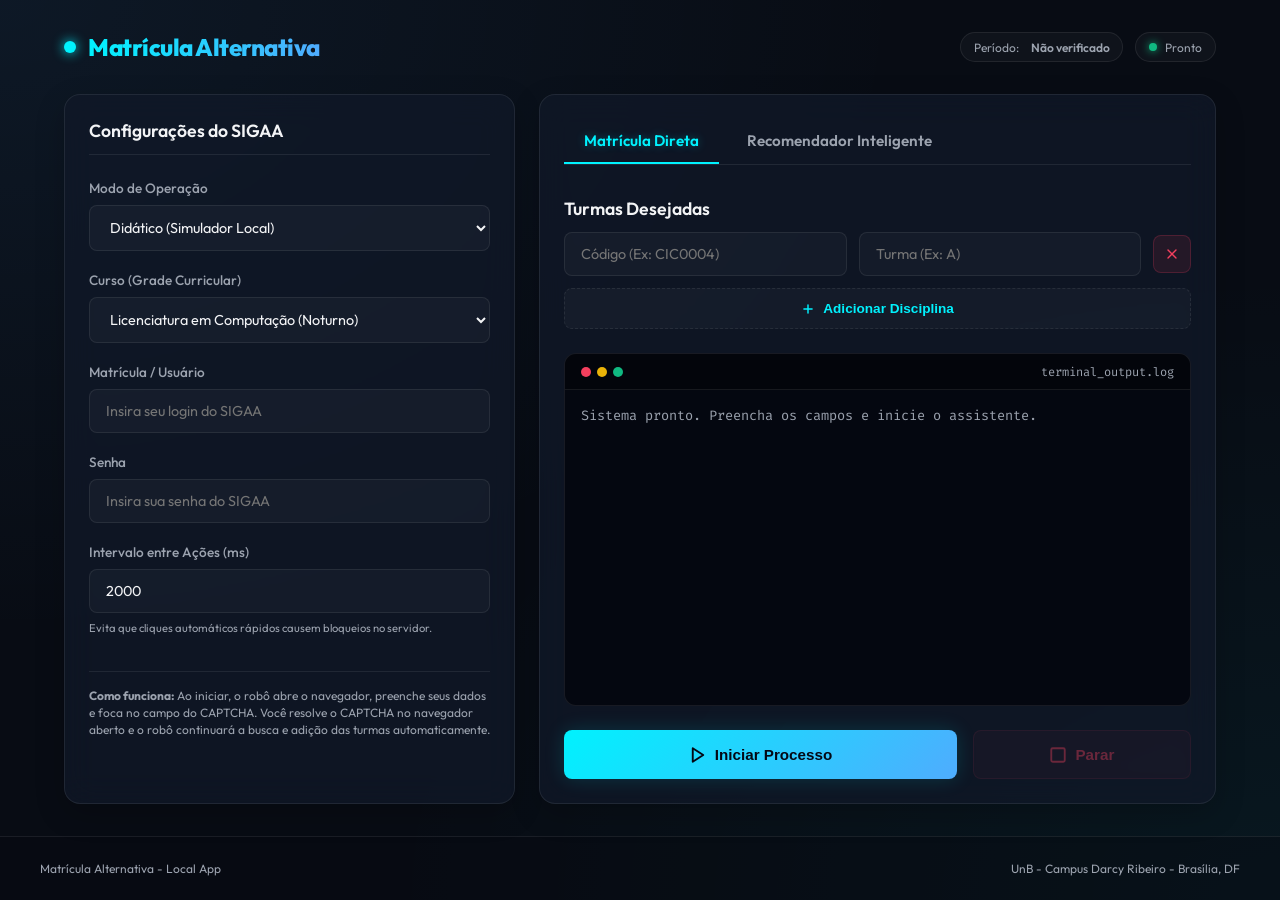
==== commit 8951555c: "Implement support for Licenciatura em Computação curriculum as an option in the UI and recommend cou" ====
--- a/templates/index.html
+++ b/templates/index.html
@@ -40,6 +40,13 @@
                 </select>
             </div>
             
+            <div class="form-group">
+                <label for="course-type">Curso (Grade Curricular)</label>
+                <select id="course-type">
+                    <option value="cs">Ciência da Computação (Bacharelado - Diurno)</option>
+                    <option value="lic" selected>Licenciatura em Computação (Noturno)</option>
+                </select>
+            </div>
             <div class="form-group">
                 <label for="username">Matrícula / Usuário</label>
                 <input type="text" id="username" placeholder="Insira seu login do SIGAA" required autocomplete="off">
